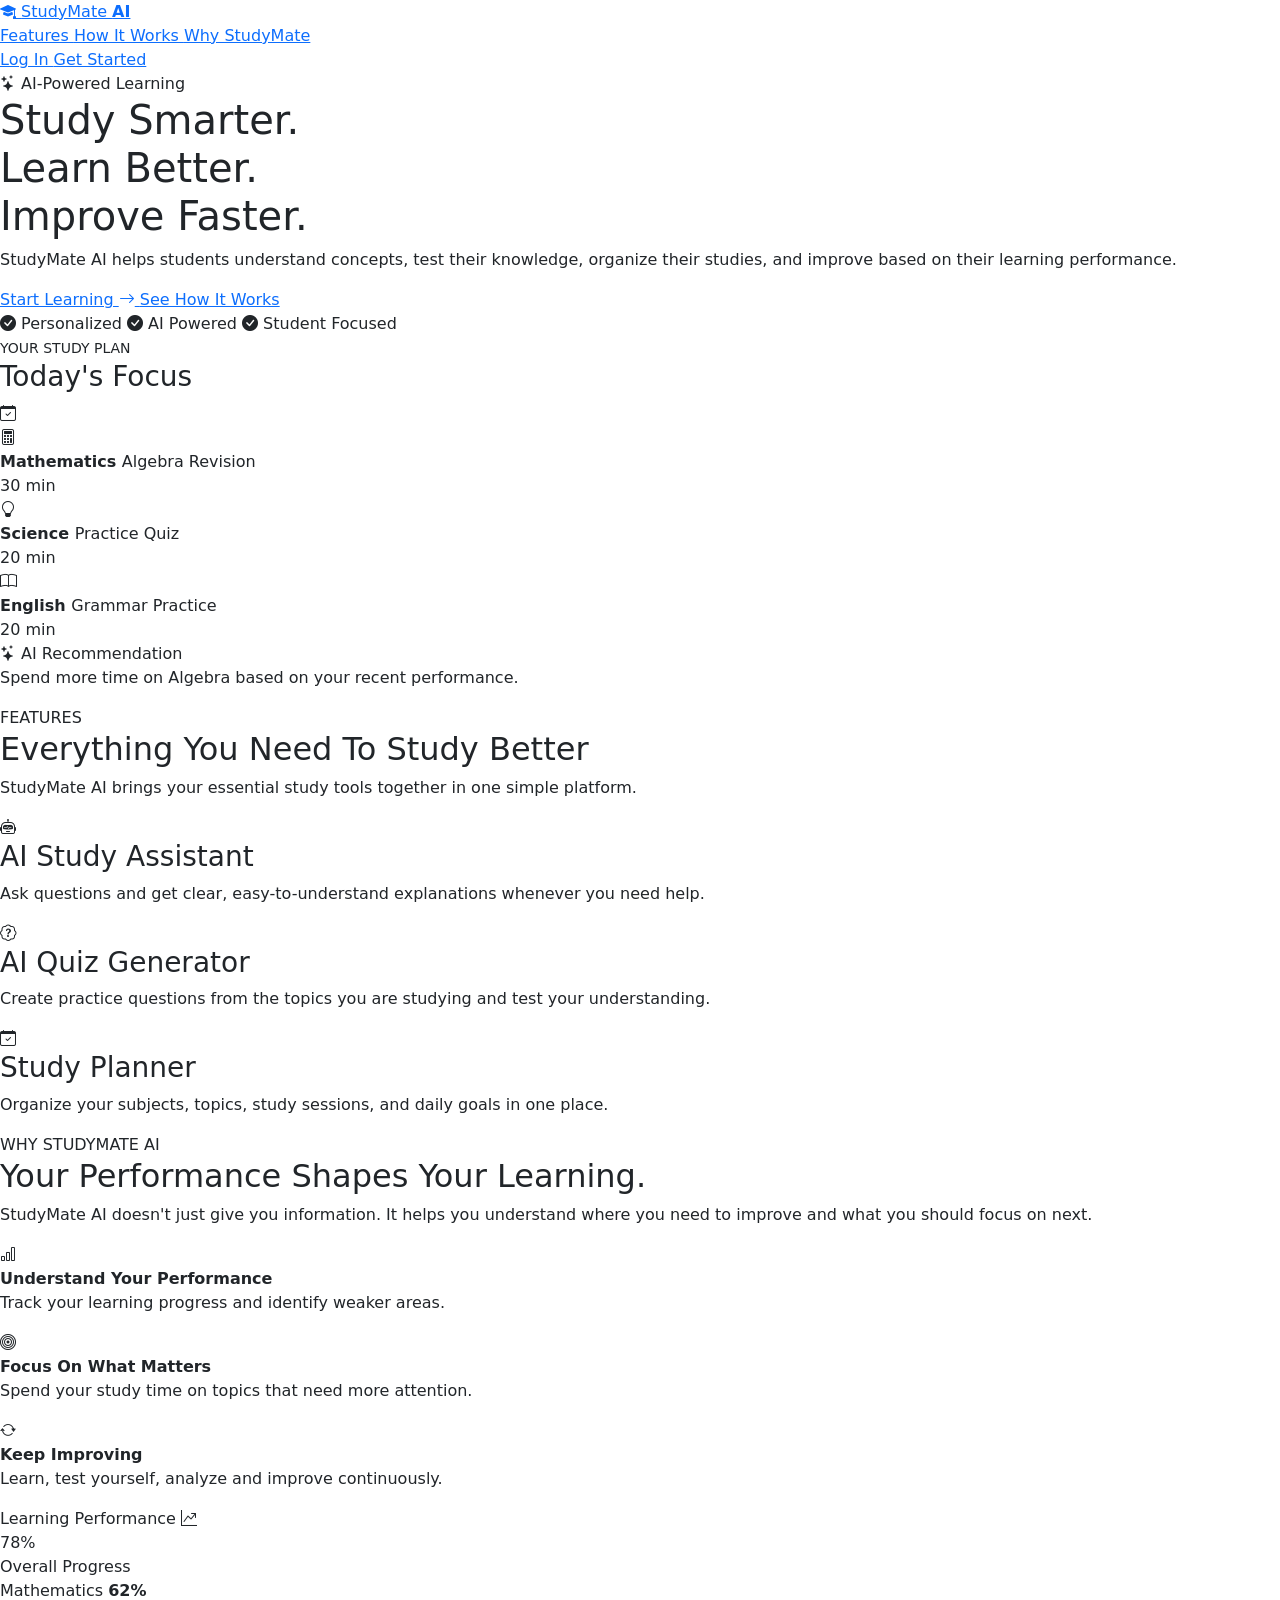
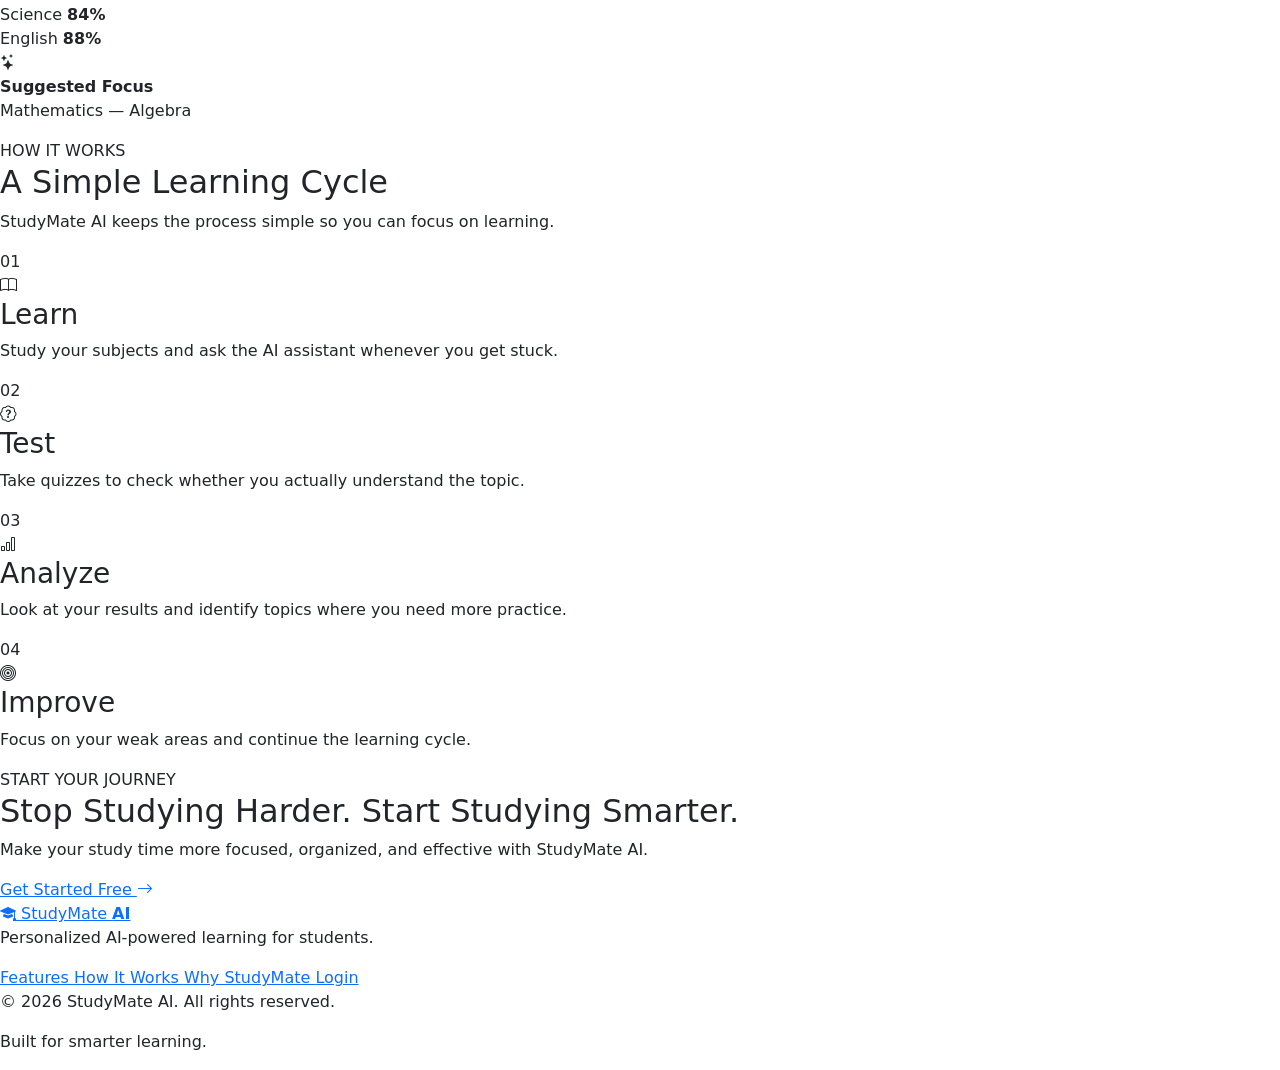
==== templates/index.html @ 91cfef38 "db connection established" ====
<!DOCTYPE html>
<html lang="en">

<head>
    <meta charset="UTF-8">

    <meta
        name="viewport"
        content="width=device-width, initial-scale=1.0"
    >

    <meta
        name="description"
        content="StudyMate AI - Personalized AI-powered learning for students."
    >

    <title>StudyMate AI — Study Smarter</title>

    <!-- Bootstrap CSS -->
    <link
        href="https://cdn.jsdelivr.net/npm/bootstrap@5.3.3/dist/css/bootstrap.min.css"
        rel="stylesheet"
    >

    <!-- Bootstrap Icons -->
    <link
        href="https://cdn.jsdelivr.net/npm/bootstrap-icons@1.11.3/font/bootstrap-icons.min.css"
        rel="stylesheet"
    >

    <!-- Google Font -->
    <link
        rel="preconnect"
        href="https://fonts.googleapis.com"
    >

    <link
        rel="preconnect"
        href="https://fonts.gstatic.com"
        crossorigin
    >

    <link
        href="https://fonts.googleapis.com/css2?family=Plus+Jakarta+Sans:wght@400;500;600;700;800&display=swap"
        rel="stylesheet"
    >

    <!-- Your CSS -->
    <link
        rel="stylesheet"
        href="/static/css/style.css"
    >

</head>


<body>


<!-- =====================================================
     NAVBAR
===================================================== -->

<header class="navbar-section">

    <nav class="navbar-container">

        <a
            href="/"
            class="brand"
        >

            <span class="brand-icon">
                <i class="bi bi-mortarboard-fill"></i>
            </span>

            <span>
                StudyMate <strong>AI</strong>
            </span>

        </a>


        <div class="nav-links">

            <a href="#features">
                Features
            </a>

            <a href="#how-it-works">
                How It Works
            </a>

            <a href="#usp">
                Why StudyMate
            </a>

        </div>


        <div class="nav-actions">

            <a
                href="/login"
                class="btn-login"
            >
                Log In
            </a>

            <a
                href="/register"
                class="btn-primary"
            >
                Get Started
            </a>

        </div>

    </nav>

</header>



<!-- =====================================================
     HERO
===================================================== -->

<main>


<section class="hero-section">

    <div class="hero-container">


        <div class="hero-content">

            <div class="hero-badge">

                <i class="bi bi-stars"></i>

                AI-Powered Learning

            </div>


            <h1>

                Study Smarter.

                <br>

                Learn Better.

                <br>

                <span>Improve Faster.</span>

            </h1>


            <p class="hero-description">

                StudyMate AI helps students understand concepts,
                test their knowledge, organize their studies,
                and improve based on their learning performance.

            </p>


            <div class="hero-buttons">

                <a
                    href="/register"
                    class="btn-primary btn-large"
                >

                    Start Learning

                    <i class="bi bi-arrow-right"></i>

                </a>


                <a
                    href="#how-it-works"
                    class="btn-secondary"
                >

                    See How It Works

                </a>

            </div>


            <div class="hero-trust">

                <span>
                    <i class="bi bi-check-circle-fill"></i>
                    Personalized
                </span>

                <span>
                    <i class="bi bi-check-circle-fill"></i>
                    AI Powered
                </span>

                <span>
                    <i class="bi bi-check-circle-fill"></i>
                    Student Focused
                </span>

            </div>

        </div>



        <!-- HERO VISUAL -->

        <div class="hero-visual">

            <div class="study-card">

                <div class="study-card-header">

                    <div>

                        <small>
                            YOUR STUDY PLAN
                        </small>

                        <h3>
                            Today's Focus
                        </h3>

                    </div>

                    <div class="card-icon">
                        <i class="bi bi-calendar-check"></i>
                    </div>

                </div>


                <div class="study-item">

                    <div class="study-item-icon">
                        <i class="bi bi-calculator"></i>
                    </div>

                    <div class="study-item-content">

                        <strong>
                            Mathematics
                        </strong>

                        <span>
                            Algebra Revision
                        </span>

                    </div>

                    <span class="study-time">
                        30 min
                    </span>

                </div>


                <div class="study-item">

                    <div class="study-item-icon science">
                        <i class="bi bi-lightbulb"></i>
                    </div>

                    <div class="study-item-content">

                        <strong>
                            Science
                        </strong>

                        <span>
                            Practice Quiz
                        </span>

                    </div>

                    <span class="study-time">
                        20 min
                    </span>

                </div>


                <div class="study-item">

                    <div class="study-item-icon english">
                        <i class="bi bi-book"></i>
                    </div>

                    <div class="study-item-content">

                        <strong>
                            English
                        </strong>

                        <span>
                            Grammar Practice
                        </span>

                    </div>

                    <span class="study-time">
                        20 min
                    </span>

                </div>


                <div class="ai-recommendation">

                    <div class="ai-recommendation-title">

                        <i class="bi bi-stars"></i>

                        AI Recommendation

                    </div>

                    <p>

                        Spend more time on Algebra
                        based on your recent performance.

                    </p>

                </div>

            </div>

        </div>


    </div>

</section>



<!-- =====================================================
     FEATURES
===================================================== -->

<section
    class="section"
    id="features"
>

    <div class="section-container">


        <div class="section-heading">

            <span class="section-label">
                FEATURES
            </span>

            <h2>
                Everything You Need To Study Better
            </h2>

            <p>
                StudyMate AI brings your essential study
                tools together in one simple platform.
            </p>

        </div>


        <div class="feature-grid">


            <article class="feature-card">

                <div class="feature-icon">
                    <i class="bi bi-robot"></i>
                </div>

                <h3>
                    AI Study Assistant
                </h3>

                <p>
                    Ask questions and get clear,
                    easy-to-understand explanations
                    whenever you need help.
                </p>

            </article>


            <article class="feature-card">

                <div class="feature-icon purple">
                    <i class="bi bi-patch-question"></i>
                </div>

                <h3>
                    AI Quiz Generator
                </h3>

                <p>
                    Create practice questions from
                    the topics you are studying and
                    test your understanding.
                </p>

            </article>


            <article class="feature-card">

                <div class="feature-icon green">
                    <i class="bi bi-calendar-check"></i>
                </div>

                <h3>
                    Study Planner
                </h3>

                <p>
                    Organize your subjects, topics,
                    study sessions, and daily goals
                    in one place.
                </p>

            </article>

        </div>

    </div>

</section>



<!-- =====================================================
     USP
===================================================== -->

<section
    class="section usp-section"
    id="usp"
>

    <div class="section-container">

        <div class="usp-container">


            <div class="usp-content">

                <span class="section-label">
                    WHY STUDYMATE AI
                </span>

                <h2>
                    Your Performance
                    <span>Shapes Your Learning.</span>
                </h2>

                <p>

                    StudyMate AI doesn't just give you
                    information. It helps you understand
                    where you need to improve and what
                    you should focus on next.

                </p>


                <div class="usp-points">

                    <div class="usp-point">

                        <div class="usp-point-icon">
                            <i class="bi bi-bar-chart"></i>
                        </div>

                        <div>

                            <strong>
                                Understand Your Performance
                            </strong>

                            <p>
                                Track your learning progress
                                and identify weaker areas.
                            </p>

                        </div>

                    </div>


                    <div class="usp-point">

                        <div class="usp-point-icon">
                            <i class="bi bi-bullseye"></i>
                        </div>

                        <div>

                            <strong>
                                Focus On What Matters
                            </strong>

                            <p>
                                Spend your study time on topics
                                that need more attention.
                            </p>

                        </div>

                    </div>


                    <div class="usp-point">

                        <div class="usp-point-icon">
                            <i class="bi bi-arrow-repeat"></i>
                        </div>

                        <div>

                            <strong>
                                Keep Improving
                            </strong>

                            <p>
                                Learn, test yourself, analyze
                                and improve continuously.
                            </p>

                        </div>

                    </div>

                </div>

            </div>



            <div class="usp-visual">

                <div class="performance-card">

                    <div class="performance-card-top">

                        <span>
                            Learning Performance
                        </span>

                        <i class="bi bi-graph-up-arrow"></i>

                    </div>


                    <div class="performance-score">
                        78%
                    </div>

                    <div class="performance-label">
                        Overall Progress
                    </div>


                    <div class="progress-container">

                        <div class="progress-bar">
                            <div class="progress-fill"></div>
                        </div>

                    </div>


                    <div class="performance-subjects">

                        <div>

                            <span>
                                Mathematics
                            </span>

                            <strong>
                                62%
                            </strong>

                        </div>

                        <div>

                            <span>
                                Science
                            </span>

                            <strong>
                                84%
                            </strong>

                        </div>

                        <div>

                            <span>
                                English
                            </span>

                            <strong>
                                88%
                            </strong>

                        </div>

                    </div>


                    <div class="focus-message">

                        <i class="bi bi-stars"></i>

                        <div>

                            <strong>
                                Suggested Focus
                            </strong>

                            <p>
                                Mathematics — Algebra
                            </p>

                        </div>

                    </div>

                </div>

            </div>


        </div>

    </div>

</section>



<!-- =====================================================
     HOW IT WORKS
===================================================== -->

<section
    class="section"
    id="how-it-works"
>

    <div class="section-container">


        <div class="section-heading">

            <span class="section-label">
                HOW IT WORKS
            </span>

            <h2>
                A Simple Learning Cycle
            </h2>

            <p>
                StudyMate AI keeps the process simple
                so you can focus on learning.
            </p>

        </div>


        <div class="steps-grid">


            <div class="step-card">

                <div class="step-number">
                    01
                </div>

                <div class="step-icon">
                    <i class="bi bi-book"></i>
                </div>

                <h3>
                    Learn
                </h3>

                <p>
                    Study your subjects and ask the
                    AI assistant whenever you get stuck.
                </p>

            </div>


            <div class="step-card">

                <div class="step-number">
                    02
                </div>

                <div class="step-icon">
                    <i class="bi bi-patch-question"></i>
                </div>

                <h3>
                    Test
                </h3>

                <p>
                    Take quizzes to check whether
                    you actually understand the topic.
                </p>

            </div>


            <div class="step-card">

                <div class="step-number">
                    03
                </div>

                <div class="step-icon">
                    <i class="bi bi-bar-chart"></i>
                </div>

                <h3>
                    Analyze
                </h3>

                <p>
                    Look at your results and identify
                    topics where you need more practice.
                </p>

            </div>


            <div class="step-card">

                <div class="step-number">
                    04
                </div>

                <div class="step-icon">
                    <i class="bi bi-bullseye"></i>
                </div>

                <h3>
                    Improve
                </h3>

                <p>
                    Focus on your weak areas and
                    continue the learning cycle.
                </p>

            </div>


        </div>

    </div>

</section>



<!-- =====================================================
     FINAL CTA
===================================================== -->

<section class="cta-section">

    <div class="cta-container">

        <span class="section-label light">
            START YOUR JOURNEY
        </span>

        <h2>
            Stop Studying Harder.
            Start Studying Smarter.
        </h2>

        <p>
            Make your study time more focused,
            organized, and effective with StudyMate AI.
        </p>

        <a
            href="/register"
            class="cta-button"
        >

            Get Started Free

            <i class="bi bi-arrow-right"></i>

        </a>

    </div>

</section>


</main>



<!-- =====================================================
     FOOTER
===================================================== -->

<footer class="footer">

    <div class="footer-container">


        <div class="footer-brand">

            <a
                href="/"
                class="brand"
            >

                <span class="brand-icon">
                    <i class="bi bi-mortarboard-fill"></i>
                </span>

                <span>
                    StudyMate <strong>AI</strong>
                </span>

            </a>

            <p>
                Personalized AI-powered learning
                for students.
            </p>

        </div>


        <div class="footer-links">

            <a href="#features">
                Features
            </a>

            <a href="#how-it-works">
                How It Works
            </a>

            <a href="#usp">
                Why StudyMate
            </a>

            <a href="/login">
                Login
            </a>

        </div>

    </div>


    <div class="footer-bottom">

        <p>
            © 2026 StudyMate AI. All rights reserved.
        </p>

        <p>
            Built for smarter learning.
        </p>

    </div>

</footer>


</body>

</html>
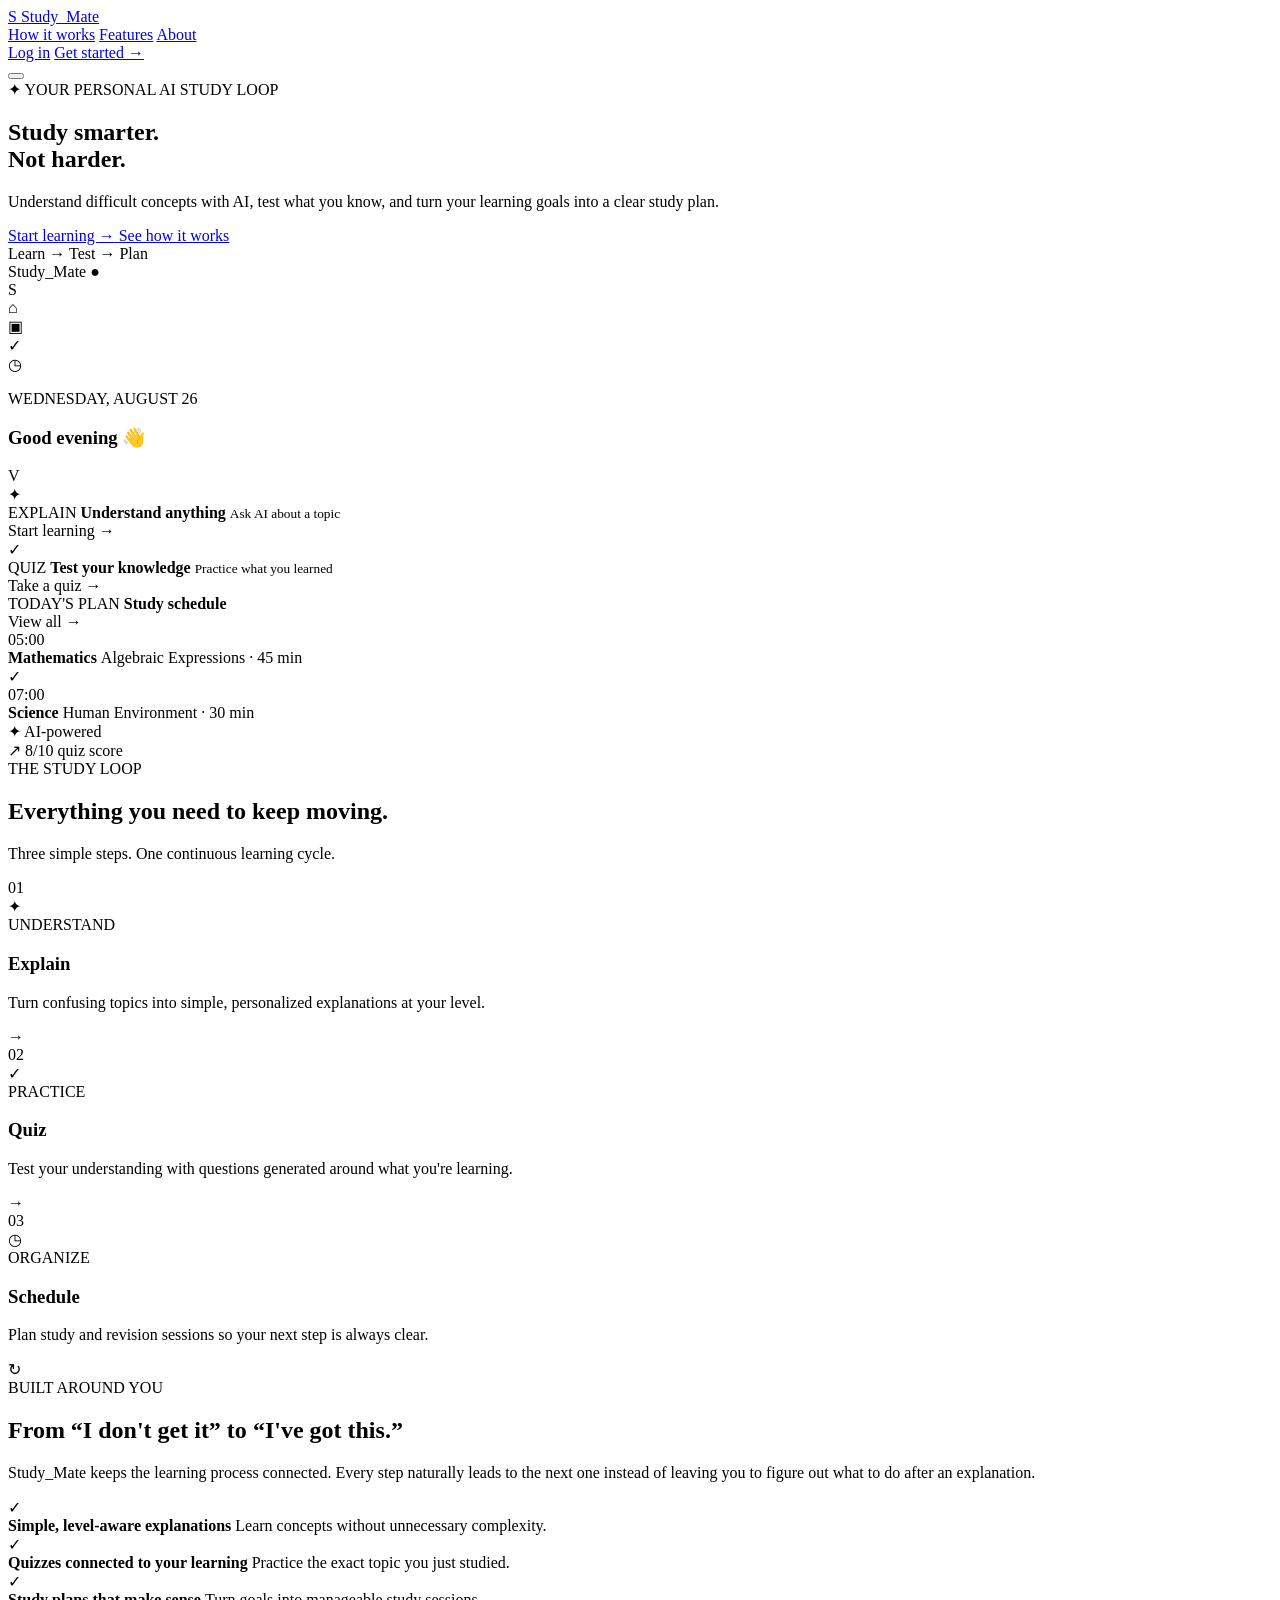
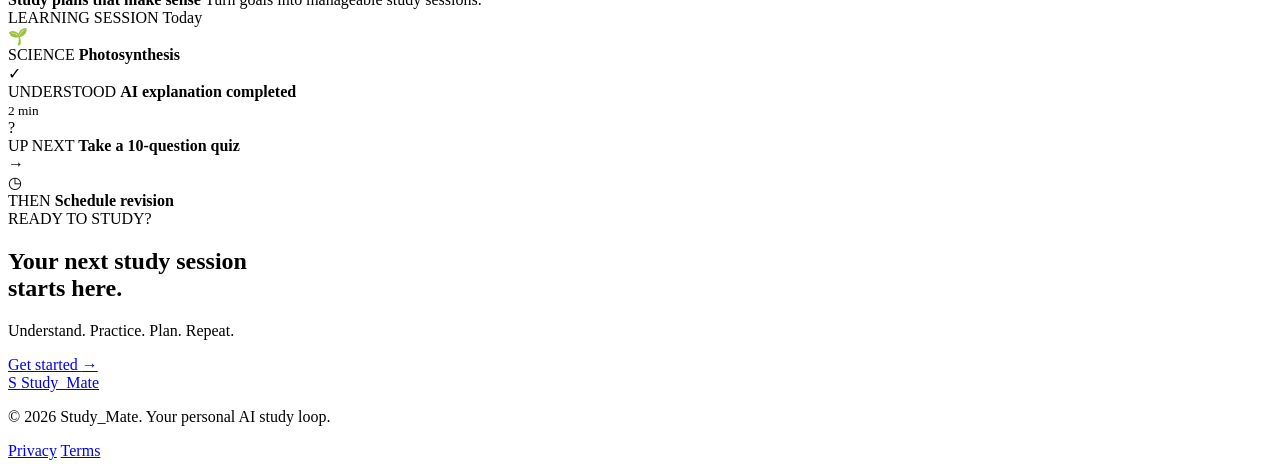
==== commit 33b6ad79: "Frontend Completed" ====
--- a/templates/index.html
+++ b/templates/index.html
@@ -1,908 +1,782 @@
 <!DOCTYPE html>
 <html lang="en">
-
 <head>
     <meta charset="UTF-8">
-
-    <meta
-        name="viewport"
-        content="width=device-width, initial-scale=1.0"
-    >
+    <meta name="viewport" content="width=device-width, initial-scale=1.0">
 
     <meta
         name="description"
-        content="StudyMate AI - Personalized AI-powered learning for students."
+        content="Study_Mate — Your personal AI study loop. Understand, practice, and plan smarter."
     >
 
-    <title>StudyMate AI — Study Smarter</title>
-
-    <!-- Bootstrap CSS -->
+    <title>Study_Mate — Your Personal AI Study Loop</title>
+
+    <!-- Google Fonts -->
+    <link rel="preconnect" href="https://fonts.googleapis.com">
+    <link rel="preconnect" href="https://fonts.gstatic.com" crossorigin>
+
     <link
-        href="https://cdn.jsdelivr.net/npm/bootstrap@5.3.3/dist/css/bootstrap.min.css"
+        href="https://fonts.googleapis.com/css2?family=Inter:wght@400;500;600;700;800&family=JetBrains+Mono:wght@500;600&display=swap"
         rel="stylesheet"
     >
 
-    <!-- Bootstrap Icons -->
-    <link
-        href="https://cdn.jsdelivr.net/npm/bootstrap-icons@1.11.3/font/bootstrap-icons.min.css"
-        rel="stylesheet"
-    >
-
-    <!-- Google Font -->
-    <link
-        rel="preconnect"
-        href="https://fonts.googleapis.com"
-    >
-
-    <link
-        rel="preconnect"
-        href="https://fonts.gstatic.com"
-        crossorigin
-    >
-
-    <link
-        href="https://fonts.googleapis.com/css2?family=Plus+Jakarta+Sans:wght@400;500;600;700;800&display=swap"
-        rel="stylesheet"
-    >
-
-    <!-- Your CSS -->
-    <link
-        rel="stylesheet"
-        href="/static/css/style.css"
-    >
-
+    <!-- Flask static CSS -->
+    <link rel="stylesheet" href="/static/css/style.css">
 </head>
 
-
 <body>
 
-
-<!-- =====================================================
-     NAVBAR
-===================================================== -->
-
-<header class="navbar-section">
-
-    <nav class="navbar-container">
-
-        <a
-            href="/"
-            class="brand"
-        >
-
-            <span class="brand-icon">
-                <i class="bi bi-mortarboard-fill"></i>
-            </span>
-
-            <span>
-                StudyMate <strong>AI</strong>
-            </span>
-
-        </a>
-
-
-        <div class="nav-links">
-
-            <a href="#features">
-                Features
+    <!-- ================= HEADER ================= -->
+    <header class="site-header">
+        <nav class="navbar container" aria-label="Main navigation">
+
+            <a href="/" class="brand" aria-label="Study_Mate home">
+                <span class="brand-mark">S</span>
+                <span>              
+                    Study<span>_Mate</span>
+                </span>
             </a>
 
-            <a href="#how-it-works">
-                How It Works
+            <div class="nav-links">
+                <a href="#how-it-works">How it works</a>
+                <a href="#features">Features</a>
+                <a href="/about">About</a>
+            </div>
+
+            <div class="nav-actions">
+                <a href="/login" class="login-link">Log in</a>
+                <a href="/signup" class="button button-small">
+                    Get started <span>→</span>
+                </a>
+            </div>
+
+            <button
+                class="menu-toggle"
+                type="button"
+                aria-label="Open navigation"
+                aria-expanded="false"
+            >
+                <span></span>
+                <span></span>
+                <span></span>
+            </button>
+
+        </nav>
+    </header>
+
+
+    <main>
+
+        <!-- ================= HERO ================= -->
+        <section class="hero" id="about">
+
+            <div class="hero-glow hero-glow-one"></div>
+            <div class="hero-glow hero-glow-two"></div>
+
+            <div class="container hero-grid">
+
+                <div class="hero-content">
+
+                    <div class="eyebrow">
+                        <span class="spark">✦</span>
+                        YOUR PERSONAL AI STUDY LOOP
+                    </div>
+
+                    <h1>
+                        Study smarter.
+                        <br>
+                        <span class="gradient-text">Not harder.</span>
+                    </h1>
+
+                    <p class="hero-description">
+                        Understand difficult concepts with AI, test what you know,
+                        and turn your learning goals into a clear study plan.
+                    </p>
+
+                    <div class="hero-actions">
+
+                        <a href="/login" class="button button-primary">
+                            Start learning
+                            <span>→</span>
+                        </a>
+
+                        <a href="#how-it-works" class="button button-secondary">
+                            See how it works
+                        </a>
+
+                    </div>
+
+                    <div class="hero-note">
+                        <span class="note-dot"></span>
+                        Learn → Test → Plan
+                    </div>
+
+                </div>
+
+
+                <!-- PRODUCT PREVIEW -->
+                <div class="hero-visual">
+
+                    <div class="dashboard-window">
+
+                        <div class="window-topbar">
+
+                            <div class="window-dots">
+                                <span></span>
+                                <span></span>
+                                <span></span>
+                            </div>
+
+                            <span class="window-title">
+                                Study_Mate
+                            </span>
+
+                            <span class="window-status">
+                                ●
+                            </span>
+
+                        </div>
+
+
+                        <div class="preview-body">
+
+                            <aside class="preview-sidebar">
+
+                                <div class="mini-logo">
+                                    S
+                                </div>
+
+                                <div class="mini-nav active">⌂</div>
+                                <div class="mini-nav">▣</div>
+                                <div class="mini-nav">✓</div>
+                                <div class="mini-nav">◷</div>
+
+                            </aside>
+
+
+                            <div class="preview-main">
+
+                                <div class="preview-heading">
+
+                                    <div>
+                                        <p class="preview-kicker">
+                                            WEDNESDAY, AUGUST 26
+                                        </p>
+
+                                        <h3>
+                                            Good evening 👋
+                                        </h3>
+                                    </div>
+
+                                    <div class="preview-avatar">
+                                        V
+                                    </div>
+
+                                </div>
+
+
+                                <div class="preview-cards">
+
+                                    <article class="preview-card ai-card">
+
+                                        <div class="preview-icon">
+                                            ✦
+                                        </div>
+
+                                        <span>EXPLAIN</span>
+
+                                        <strong>
+                                            Understand anything
+                                        </strong>
+
+                                        <small>
+                                            Ask AI about a topic
+                                        </small>
+
+                                        <div class="mini-link">
+                                            Start learning →
+                                        </div>
+
+                                    </article>
+
+
+                                    <article class="preview-card quiz-card">
+
+                                        <div class="preview-icon">
+                                            ✓
+                                        </div>
+
+                                        <span>QUIZ</span>
+
+                                        <strong>
+                                            Test your knowledge
+                                        </strong>
+
+                                        <small>
+                                            Practice what you learned
+                                        </small>
+
+                                        <div class="mini-link">
+                                            Take a quiz →
+                                        </div>
+
+                                    </article>
+
+                                </div>
+
+
+                                <div class="schedule-preview">
+
+                                    <div class="schedule-title">
+
+                                        <div>
+                                            <span>
+                                                TODAY'S PLAN
+                                            </span>
+
+                                            <strong>
+                                                Study schedule
+                                            </strong>
+                                        </div>
+
+                                        <span class="view-all">
+                                            View all →
+                                        </span>
+
+                                    </div>
+
+
+                                    <div class="schedule-item">
+
+                                        <span class="time">
+                                            05:00
+                                        </span>
+
+                                        <div class="schedule-line"></div>
+
+                                        <div class="schedule-info">
+
+                                            <strong>
+                                                Mathematics
+                                            </strong>
+
+                                            <span>
+                                                Algebraic Expressions · 45 min
+                                            </span>
+
+                                        </div>
+
+                                        <span class="schedule-check">
+                                            ✓
+                                        </span>
+
+                                    </div>
+
+
+                                    <div class="schedule-item">
+
+                                        <span class="time">
+                                            07:00
+                                        </span>
+
+                                        <div class="schedule-line"></div>
+
+                                        <div class="schedule-info">
+
+                                            <strong>
+                                                Science
+                                            </strong>
+
+                                            <span>
+                                                Human Environment · 30 min
+                                            </span>
+
+                                        </div>
+
+                                    </div>
+
+                                </div>
+
+                            </div>
+
+                        </div>
+
+                    </div>
+
+
+                    <div class="floating-pill floating-pill-one">
+                        <span>✦</span>
+                        AI-powered
+                    </div>
+
+                    <div class="floating-pill floating-pill-two">
+                        <span>↗</span>
+                        8/10 quiz score
+                    </div>
+
+                </div>
+
+            </div>
+
+        </section>
+
+
+        <!-- ================= STUDY LOOP ================= -->
+        <section class="loop-section" id="how-it-works">
+
+            <div class="container">
+
+                <div class="section-heading centered">
+
+                    <div class="eyebrow">
+                        THE STUDY LOOP
+                    </div>
+
+                    <h2>
+                        Everything you need to
+                        <span class="gradient-text">
+                            keep moving.
+                        </span>
+                    </h2>
+
+                    <p>
+                        Three simple steps. One continuous learning cycle.
+                    </p>
+
+                </div>
+
+
+                <div class="loop-grid">
+
+                    <article class="loop-card">
+
+                        <div class="loop-number">
+                            01
+                        </div>
+
+                        <div class="loop-icon explain-icon">
+                            ✦
+                        </div>
+
+                        <span class="loop-label">
+                            UNDERSTAND
+                        </span>
+
+                        <h3>
+                            Explain
+                        </h3>
+
+                        <p>
+                            Turn confusing topics into simple,
+                            personalized explanations at your level.
+                        </p>
+
+                        <div class="loop-arrow">
+                            →
+                        </div>
+
+                    </article>
+
+
+                    <article class="loop-card featured-loop">
+
+                        <div class="loop-number">
+                            02
+                        </div>
+
+                        <div class="loop-icon quiz-icon">
+                            ✓
+                        </div>
+
+                        <span class="loop-label">
+                            PRACTICE
+                        </span>
+
+                        <h3>
+                            Quiz
+                        </h3>
+
+                        <p>
+                            Test your understanding with questions
+                            generated around what you're learning.
+                        </p>
+
+                        <div class="loop-arrow">
+                            →
+                        </div>
+
+                    </article>
+
+
+                    <article class="loop-card">
+
+                        <div class="loop-number">
+                            03
+                        </div>
+
+                        <div class="loop-icon schedule-icon">
+                            ◷
+                        </div>
+
+                        <span class="loop-label">
+                            ORGANIZE
+                        </span>
+
+                        <h3>
+                            Schedule
+                        </h3>
+
+                        <p>
+                            Plan study and revision sessions so
+                            your next step is always clear.
+                        </p>
+
+                        <div class="loop-arrow">
+                            ↻
+                        </div>
+
+                    </article>
+
+                </div>
+
+
+                <div class="loop-connector" aria-hidden="true">
+                    <span></span>
+                    <span></span>
+                    <span></span>
+                </div>
+
+            </div>
+
+        </section>
+
+
+        <!-- ================= FEATURES ================= -->
+        <section class="features-section" id="features">
+
+            <div class="container feature-grid">
+
+                <div class="feature-copy">
+
+                    <div class="eyebrow">
+                        BUILT AROUND YOU
+                    </div>
+
+                    <h2>
+                        From “I don't get it” to
+                        <span class="gradient-text">
+                            “I've got this.”
+                        </span>
+                    </h2>
+
+                    <p>
+                        Study_Mate keeps the learning process connected.
+                        Every step naturally leads to the next one instead
+                        of leaving you to figure out what to do after an
+                        explanation.
+                    </p>
+
+
+                    <div class="feature-list">
+
+                        <div class="feature-list-item">
+
+                            <span class="check-icon">
+                                ✓
+                            </span>
+
+                            <div>
+                                <strong>
+                                    Simple, level-aware explanations
+                                </strong>
+
+                                <span>
+                                    Learn concepts without unnecessary complexity.
+                                </span>
+                            </div>
+
+                        </div>
+
+
+                        <div class="feature-list-item">
+
+                            <span class="check-icon">
+                                ✓
+                            </span>
+
+                            <div>
+                                <strong>
+                                    Quizzes connected to your learning
+                                </strong>
+
+                                <span>
+                                    Practice the exact topic you just studied.
+                                </span>
+                            </div>
+
+                        </div>
+
+
+                        <div class="feature-list-item">
+
+                            <span class="check-icon">
+                                ✓
+                            </span>
+
+                            <div>
+                                <strong>
+                                    Study plans that make sense
+                                </strong>
+
+                                <span>
+                                    Turn goals into manageable study sessions.
+                                </span>
+                            </div>
+
+                        </div>
+
+                    </div>
+
+                </div>
+
+
+                <!-- LEARNING FLOW CARD -->
+                <div class="feature-visual">
+
+                    <div class="flow-card">
+
+                        <div class="flow-header">
+
+                            <span class="flow-live">
+                                <i></i>
+                                LEARNING SESSION
+                            </span>
+
+                            <span class="flow-time">
+                                Today
+                            </span>
+
+                        </div>
+
+
+                        <div class="flow-topic">
+
+                            <div class="topic-icon">
+                                🌱
+                            </div>
+
+                            <div>
+                                <span>
+                                    SCIENCE
+                                </span>
+
+                                <strong>
+                                    Photosynthesis
+                                </strong>
+                            </div>
+
+                        </div>
+
+
+                        <div class="flow-step completed">
+
+                            <div class="flow-icon">
+                                ✓
+                            </div>
+
+                            <div class="flow-content">
+
+                                <span>
+                                    UNDERSTOOD
+                                </span>
+
+                                <strong>
+                                    AI explanation completed
+                                </strong>
+
+                            </div>
+
+                            <small>
+                                2 min
+                            </small>
+
+                        </div>
+
+
+                        <div class="flow-path"></div>
+
+
+                        <div class="flow-step active">
+
+                            <div class="flow-icon">
+                                ?
+                            </div>
+
+                            <div class="flow-content">
+
+                                <span>
+                                    UP NEXT
+                                </span>
+
+                                <strong>
+                                    Take a 10-question quiz
+                                </strong>
+
+                            </div>
+
+                            <span class="go-button">
+                                →
+                            </span>
+
+                        </div>
+
+
+                        <div class="flow-path"></div>
+
+
+                        <div class="flow-step upcoming">
+
+                            <div class="flow-icon">
+                                ◷
+                            </div>
+
+                            <div class="flow-content">
+
+                                <span>
+                                    THEN
+                                </span>
+
+                                <strong>
+                                    Schedule revision
+                                </strong>
+
+                            </div>
+
+                        </div>
+
+                    </div>
+
+                </div>
+
+            </div>
+
+        </section>
+
+
+        <!-- ================= CTA ================= -->
+        <section class="cta-section">
+
+            <div class="container">
+
+                <div class="cta-card">
+
+                    <div class="cta-glow"></div>
+
+                    <div class="cta-content">
+
+                        <div class="eyebrow light-eyebrow">
+                            READY TO STUDY?
+                        </div>
+
+                        <h2>
+                            Your next study session
+                            <br>
+                            <span>
+                                starts here.
+                            </span>
+                        </h2>
+
+                        <p>
+                            Understand. Practice. Plan. Repeat.
+                        </p>
+
+                        <a href="/login" class="button button-light">
+                            Get started
+                            <span>→</span>
+                        </a>
+
+                    </div>
+
+                </div>
+
+            </div>
+
+        </section>
+
+    </main>
+
+
+    <!-- ================= FOOTER ================= -->
+    <footer class="site-footer">
+
+        <div class="container footer-inner">
+
+            <a href="/" class="brand">
+
+                <span class="brand-mark">
+                    S
+                </span>
+
+                <span>
+                    Study<span>_Mate</span>
+                </span>
+
             </a>
 
-            <a href="#usp">
-                Why StudyMate
-            </a>
+            <p>
+                © 2026 Study_Mate. Your personal AI study loop.
+            </p>
+
+            <div class="footer-links">
+                <a href="/privacy-policy">Privacy</a>
+                <a href="/terms-and-conditions">Terms</a>
+            </div>
 
         </div>
 
-
-        <div class="nav-actions">
-
-            <a
-                href="/login"
-                class="btn-login"
-            >
-                Log In
-            </a>
-
-            <a
-                href="/register"
-                class="btn-primary"
-            >
-                Get Started
-            </a>
-
-        </div>
-
-    </nav>
-
-</header>
-
-
-
-<!-- =====================================================
-     HERO
-===================================================== -->
-
-<main>
-
-
-<section class="hero-section">
-
-    <div class="hero-container">
-
-
-        <div class="hero-content">
-
-            <div class="hero-badge">
-
-                <i class="bi bi-stars"></i>
-
-                AI-Powered Learning
-
-            </div>
-
-
-            <h1>
-
-                Study Smarter.
-
-                <br>
-
-                Learn Better.
-
-                <br>
-
-                <span>Improve Faster.</span>
-
-            </h1>
-
-
-            <p class="hero-description">
-
-                StudyMate AI helps students understand concepts,
-                test their knowledge, organize their studies,
-                and improve based on their learning performance.
-
-            </p>
-
-
-            <div class="hero-buttons">
-
-                <a
-                    href="/register"
-                    class="btn-primary btn-large"
-                >
-
-                    Start Learning
-
-                    <i class="bi bi-arrow-right"></i>
-
-                </a>
-
-
-                <a
-                    href="#how-it-works"
-                    class="btn-secondary"
-                >
-
-                    See How It Works
-
-                </a>
-
-            </div>
-
-
-            <div class="hero-trust">
-
-                <span>
-                    <i class="bi bi-check-circle-fill"></i>
-                    Personalized
-                </span>
-
-                <span>
-                    <i class="bi bi-check-circle-fill"></i>
-                    AI Powered
-                </span>
-
-                <span>
-                    <i class="bi bi-check-circle-fill"></i>
-                    Student Focused
-                </span>
-
-            </div>
-
-        </div>
-
-
-
-        <!-- HERO VISUAL -->
-
-        <div class="hero-visual">
-
-            <div class="study-card">
-
-                <div class="study-card-header">
-
-                    <div>
-
-                        <small>
-                            YOUR STUDY PLAN
-                        </small>
-
-                        <h3>
-                            Today's Focus
-                        </h3>
-
-                    </div>
-
-                    <div class="card-icon">
-                        <i class="bi bi-calendar-check"></i>
-                    </div>
-
-                </div>
-
-
-                <div class="study-item">
-
-                    <div class="study-item-icon">
-                        <i class="bi bi-calculator"></i>
-                    </div>
-
-                    <div class="study-item-content">
-
-                        <strong>
-                            Mathematics
-                        </strong>
-
-                        <span>
-                            Algebra Revision
-                        </span>
-
-                    </div>
-
-                    <span class="study-time">
-                        30 min
-                    </span>
-
-                </div>
-
-
-                <div class="study-item">
-
-                    <div class="study-item-icon science">
-                        <i class="bi bi-lightbulb"></i>
-                    </div>
-
-                    <div class="study-item-content">
-
-                        <strong>
-                            Science
-                        </strong>
-
-                        <span>
-                            Practice Quiz
-                        </span>
-
-                    </div>
-
-                    <span class="study-time">
-                        20 min
-                    </span>
-
-                </div>
-
-
-                <div class="study-item">
-
-                    <div class="study-item-icon english">
-                        <i class="bi bi-book"></i>
-                    </div>
-
-                    <div class="study-item-content">
-
-                        <strong>
-                            English
-                        </strong>
-
-                        <span>
-                            Grammar Practice
-                        </span>
-
-                    </div>
-
-                    <span class="study-time">
-                        20 min
-                    </span>
-
-                </div>
-
-
-                <div class="ai-recommendation">
-
-                    <div class="ai-recommendation-title">
-
-                        <i class="bi bi-stars"></i>
-
-                        AI Recommendation
-
-                    </div>
-
-                    <p>
-
-                        Spend more time on Algebra
-                        based on your recent performance.
-
-                    </p>
-
-                </div>
-
-            </div>
-
-        </div>
-
-
-    </div>
-
-</section>
-
-
-
-<!-- =====================================================
-     FEATURES
-===================================================== -->
-
-<section
-    class="section"
-    id="features"
->
-
-    <div class="section-container">
-
-
-        <div class="section-heading">
-
-            <span class="section-label">
-                FEATURES
-            </span>
-
-            <h2>
-                Everything You Need To Study Better
-            </h2>
-
-            <p>
-                StudyMate AI brings your essential study
-                tools together in one simple platform.
-            </p>
-
-        </div>
-
-
-        <div class="feature-grid">
-
-
-            <article class="feature-card">
-
-                <div class="feature-icon">
-                    <i class="bi bi-robot"></i>
-                </div>
-
-                <h3>
-                    AI Study Assistant
-                </h3>
-
-                <p>
-                    Ask questions and get clear,
-                    easy-to-understand explanations
-                    whenever you need help.
-                </p>
-
-            </article>
-
-
-            <article class="feature-card">
-
-                <div class="feature-icon purple">
-                    <i class="bi bi-patch-question"></i>
-                </div>
-
-                <h3>
-                    AI Quiz Generator
-                </h3>
-
-                <p>
-                    Create practice questions from
-                    the topics you are studying and
-                    test your understanding.
-                </p>
-
-            </article>
-
-
-            <article class="feature-card">
-
-                <div class="feature-icon green">
-                    <i class="bi bi-calendar-check"></i>
-                </div>
-
-                <h3>
-                    Study Planner
-                </h3>
-
-                <p>
-                    Organize your subjects, topics,
-                    study sessions, and daily goals
-                    in one place.
-                </p>
-
-            </article>
-
-        </div>
-
-    </div>
-
-</section>
-
-
-
-<!-- =====================================================
-     USP
-===================================================== -->
-
-<section
-    class="section usp-section"
-    id="usp"
->
-
-    <div class="section-container">
-
-        <div class="usp-container">
-
-
-            <div class="usp-content">
-
-                <span class="section-label">
-                    WHY STUDYMATE AI
-                </span>
-
-                <h2>
-                    Your Performance
-                    <span>Shapes Your Learning.</span>
-                </h2>
-
-                <p>
-
-                    StudyMate AI doesn't just give you
-                    information. It helps you understand
-                    where you need to improve and what
-                    you should focus on next.
-
-                </p>
-
-
-                <div class="usp-points">
-
-                    <div class="usp-point">
-
-                        <div class="usp-point-icon">
-                            <i class="bi bi-bar-chart"></i>
-                        </div>
-
-                        <div>
-
-                            <strong>
-                                Understand Your Performance
-                            </strong>
-
-                            <p>
-                                Track your learning progress
-                                and identify weaker areas.
-                            </p>
-
-                        </div>
-
-                    </div>
-
-
-                    <div class="usp-point">
-
-                        <div class="usp-point-icon">
-                            <i class="bi bi-bullseye"></i>
-                        </div>
-
-                        <div>
-
-                            <strong>
-                                Focus On What Matters
-                            </strong>
-
-                            <p>
-                                Spend your study time on topics
-                                that need more attention.
-                            </p>
-
-                        </div>
-
-                    </div>
-
-
-                    <div class="usp-point">
-
-                        <div class="usp-point-icon">
-                            <i class="bi bi-arrow-repeat"></i>
-                        </div>
-
-                        <div>
-
-                            <strong>
-                                Keep Improving
-                            </strong>
-
-                            <p>
-                                Learn, test yourself, analyze
-                                and improve continuously.
-                            </p>
-
-                        </div>
-
-                    </div>
-
-                </div>
-
-            </div>
-
-
-
-            <div class="usp-visual">
-
-                <div class="performance-card">
-
-                    <div class="performance-card-top">
-
-                        <span>
-                            Learning Performance
-                        </span>
-
-                        <i class="bi bi-graph-up-arrow"></i>
-
-                    </div>
-
-
-                    <div class="performance-score">
-                        78%
-                    </div>
-
-                    <div class="performance-label">
-                        Overall Progress
-                    </div>
-
-
-                    <div class="progress-container">
-
-                        <div class="progress-bar">
-                            <div class="progress-fill"></div>
-                        </div>
-
-                    </div>
-
-
-                    <div class="performance-subjects">
-
-                        <div>
-
-                            <span>
-                                Mathematics
-                            </span>
-
-                            <strong>
-                                62%
-                            </strong>
-
-                        </div>
-
-                        <div>
-
-                            <span>
-                                Science
-                            </span>
-
-                            <strong>
-                                84%
-                            </strong>
-
-                        </div>
-
-                        <div>
-
-                            <span>
-                                English
-                            </span>
-
-                            <strong>
-                                88%
-                            </strong>
-
-                        </div>
-
-                    </div>
-
-
-                    <div class="focus-message">
-
-                        <i class="bi bi-stars"></i>
-
-                        <div>
-
-                            <strong>
-                                Suggested Focus
-                            </strong>
-
-                            <p>
-                                Mathematics — Algebra
-                            </p>
-
-                        </div>
-
-                    </div>
-
-                </div>
-
-            </div>
-
-
-        </div>
-
-    </div>
-
-</section>
-
-
-
-<!-- =====================================================
-     HOW IT WORKS
-===================================================== -->
-
-<section
-    class="section"
-    id="how-it-works"
->
-
-    <div class="section-container">
-
-
-        <div class="section-heading">
-
-            <span class="section-label">
-                HOW IT WORKS
-            </span>
-
-            <h2>
-                A Simple Learning Cycle
-            </h2>
-
-            <p>
-                StudyMate AI keeps the process simple
-                so you can focus on learning.
-            </p>
-
-        </div>
-
-
-        <div class="steps-grid">
-
-
-            <div class="step-card">
-
-                <div class="step-number">
-                    01
-                </div>
-
-                <div class="step-icon">
-                    <i class="bi bi-book"></i>
-                </div>
-
-                <h3>
-                    Learn
-                </h3>
-
-                <p>
-                    Study your subjects and ask the
-                    AI assistant whenever you get stuck.
-                </p>
-
-            </div>
-
-
-            <div class="step-card">
-
-                <div class="step-number">
-                    02
-                </div>
-
-                <div class="step-icon">
-                    <i class="bi bi-patch-question"></i>
-                </div>
-
-                <h3>
-                    Test
-                </h3>
-
-                <p>
-                    Take quizzes to check whether
-                    you actually understand the topic.
-                </p>
-
-            </div>
-
-
-            <div class="step-card">
-
-                <div class="step-number">
-                    03
-                </div>
-
-                <div class="step-icon">
-                    <i class="bi bi-bar-chart"></i>
-                </div>
-
-                <h3>
-                    Analyze
-                </h3>
-
-                <p>
-                    Look at your results and identify
-                    topics where you need more practice.
-                </p>
-
-            </div>
-
-
-            <div class="step-card">
-
-                <div class="step-number">
-                    04
-                </div>
-
-                <div class="step-icon">
-                    <i class="bi bi-bullseye"></i>
-                </div>
-
-                <h3>
-                    Improve
-                </h3>
-
-                <p>
-                    Focus on your weak areas and
-                    continue the learning cycle.
-                </p>
-
-            </div>
-
-
-        </div>
-
-    </div>
-
-</section>
-
-
-
-<!-- =====================================================
-     FINAL CTA
-===================================================== -->
-
-<section class="cta-section">
-
-    <div class="cta-container">
-
-        <span class="section-label light">
-            START YOUR JOURNEY
-        </span>
-
-        <h2>
-            Stop Studying Harder.
-            Start Studying Smarter.
-        </h2>
-
-        <p>
-            Make your study time more focused,
-            organized, and effective with StudyMate AI.
-        </p>
-
-        <a
-            href="/register"
-            class="cta-button"
-        >
-
-            Get Started Free
-
-            <i class="bi bi-arrow-right"></i>
-
-        </a>
-
-    </div>
-
-</section>
-
-
-</main>
-
-
-
-<!-- =====================================================
-     FOOTER
-===================================================== -->
-
-<footer class="footer">
-
-    <div class="footer-container">
-
-
-        <div class="footer-brand">
-
-            <a
-                href="/"
-                class="brand"
-            >
-
-                <span class="brand-icon">
-                    <i class="bi bi-mortarboard-fill"></i>
-                </span>
-
-                <span>
-                    StudyMate <strong>AI</strong>
-                </span>
-
-            </a>
-
-            <p>
-                Personalized AI-powered learning
-                for students.
-            </p>
-
-        </div>
-
-
-        <div class="footer-links">
-
-            <a href="#features">
-                Features
-            </a>
-
-            <a href="#how-it-works">
-                How It Works
-            </a>
-
-            <a href="#usp">
-                Why StudyMate
-            </a>
-
-            <a href="/login">
-                Login
-            </a>
-
-        </div>
-
-    </div>
-
-
-    <div class="footer-bottom">
-
-        <p>
-            © 2026 StudyMate AI. All rights reserved.
-        </p>
-
-        <p>
-            Built for smarter learning.
-        </p>
-
-    </div>
-
-</footer>
-
+    </footer>
+
+
+    <!-- ================= MOBILE NAV ================= -->
+    <script>
+        const menuToggle = document.querySelector(".menu-toggle");
+        const navLinks = document.querySelector(".nav-links");
+
+        if (menuToggle && navLinks) {
+            menuToggle.addEventListener("click", () => {
+
+                const isOpen =
+                    menuToggle.getAttribute("aria-expanded") === "true";
+
+                menuToggle.setAttribute(
+                    "aria-expanded",
+                    String(!isOpen)
+                );
+
+                navLinks.classList.toggle(
+                    "mobile-open"
+                );
+            });
+
+            navLinks.querySelectorAll("a").forEach(link => {
+
+                link.addEventListener("click", () => {
+
+                    menuToggle.setAttribute(
+                        "aria-expanded",
+                        "false"
+                    );
+
+                    navLinks.classList.remove(
+                        "mobile-open"
+                    );
+
+                });
+
+            });
+        }
+    </script>
 
 </body>
-
-</html>+</html>
+
